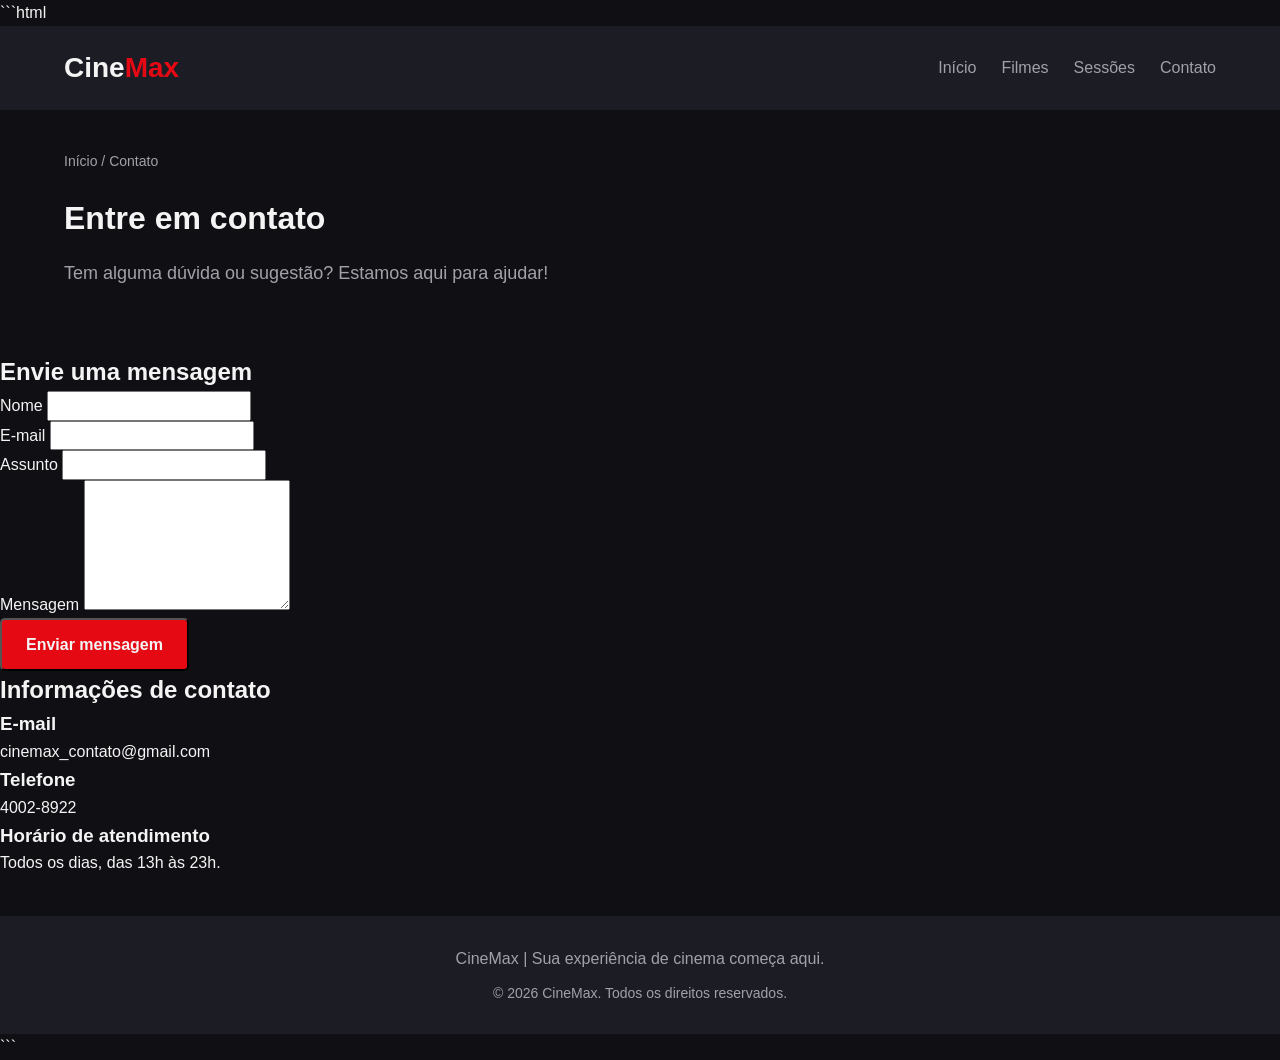
==== contato.html @ cc68456b "4002-8922" ====
```html
<!DOCTYPE html>
<html lang="pt-BR">

<head>
    <meta charset="UTF-8">
    <meta name="viewport" content="width=device-width, initial-scale=1.0">

    <meta name="description" content="Entre em contato com o CineMax para dúvidas, sugestões e informações.">

    <title>Contato | CineMax</title>

    <link rel="stylesheet" href="style.css">
</head>

<body>

    <!-- CABEÇALHO -->
    <header class="cabecalho">

        <a href="index.html" class="logo">Cine<span>Max</span></a>

        <nav class="menu">
            <a href="index.html">Início</a>
            <a href="filmes.html">Filmes</a>
            <a href="sessoes.html">Sessões</a>
            <a href="contato.html">Contato</a>
        </nav>

    </header>

    <main>

        <!-- APRESENTAÇÃO -->
        <section class="banner-filmes">

            <p class="breadcrumb">Início / Contato</p>

            <h1>Entre em contato</h1>

            <p class="subtitulo">
                Tem alguma dúvida ou sugestão? Estamos aqui para ajudar!
            </p>

        </section>

        <!-- CONTEÚDO DE CONTATO -->
        <section class="contato">

            <!-- FORMULÁRIO -->
            <div class="formulario-contato">

                <h2>Envie uma mensagem</h2>

                <form>

                    <div class="campo-contato">
                        <label for="nome">Nome</label>
                        <input type="text" id="nome" name="nome" required>
                    </div>

                    <div class="campo-contato">
                        <label for="email">E-mail</label>
                        <input type="email" id="email" name="email" required>
                    </div>

                    <div class="campo-contato">
                        <label for="assunto">Assunto</label>
                        <input type="text" id="assunto" name="assunto" required>
                    </div>

                    <div class="campo-contato">
                        <label for="mensagem">Mensagem</label>
                        <textarea id="mensagem" name="mensagem" rows="5" required></textarea>
                    </div>

                    <button type="submit" class="botao botao-principal">
                        Enviar mensagem
                    </button>

                </form>

            </div>

            <!-- INFORMAÇÕES -->
            <div class="informacoes-contato">

                <h2>Informações de contato</h2>

                <div class="item-contato">
                    <h3>E-mail</h3>
                    <p>cinemax_contato@gmail.com</p>
                </div>

                <div class="item-contato">
                    <h3>Telefone</h3>
                    <p>4002-8922</p>
                </div>

                <div class="item-contato">
                    <h3>Horário de atendimento</h3>
                    <p>Todos os dias, das 13h às 23h.</p>
                </div>

            </div>

        </section>

    </main>

    <!-- RODAPÉ -->
    <footer class="rodape">

        <p class="creditos">CineMax | Sua experiência de cinema começa aqui.</p>

        <p class="copyright">&copy; 2026 CineMax. Todos os direitos reservados.</p>

    </footer>

</body>
</html>
```
---- style.css ----
/*Estilos gerais*/
:root 
{
    --fundo: #101014;
    --card: #1C1C24;
    --vermelho: #E50914;
    --texto: #F4F4F5;
    --texto-secundario: #A1A1AA;
}

* 
{
    margin: 0;
    padding: 0;
    box-sizing: border-box;
}

body 
{
    background-color: var(--fundo);
    color: var(--texto);
    font-family: Arial, Helvetica, sans-serif;
    line-height: 1.6;
}

img 
{
    max-width: 100%;
    display: block;
}

a 
{
    text-decoration: none;
    color: inherit;
}

button, input, textarea, select 
{
    font: inherit;
}

a:focus-visible,
button:focus-visible,
input:focus-visible,
textarea:focus-visible,
select:focus-visible 
{
    outline: 2px solid var(--vermelho);
    outline-offset: 3px;
}

/* CABEÇALHO E NAVEGAÇÃO */
.cabecalho 
{
    display: flex;
    justify-content: space-between;
    align-items: center;
    padding: 20px 5%;
    background-color: var(--card);
}

.logo 
{
    font-size: 28px;
    font-weight: bold;
    color: var(--texto);
}

.logo span 
{
    color: var(--vermelho);
}

.menu 
{
    display: flex;
    gap: 25px;
}

.menu a 
{
    color: var(--texto-secundario);
    transition: color 0.3s;
}

.menu a:hover 
{
    color: var(--vermelho);
}

/* PÁGINA INICIAL */
.destaque 
{
    display: flex;
    align-items: center;
    padding: 60px 5%;
    background-color: transparent;
}

.destaque-conteudo 
{
    max-width: 600px;
}

.subtitulo 
{
    color: var(--texto-secundario);
    font-size: 18px;
    margin: 15px 0 25px;
}

.botoes 
{
    display: flex;
    gap: 15px;
}

.botao 
{
    display: inline-block;
    padding: 12px 24px;
    border-radius: 5px;
    font-weight: bold;
    transition: background-color 0.3s;
}

.botao-principal 
{
    background-color: var(--vermelho);
    color: var(--texto);
}

.botao-principal:hover 
{
    background-color: #b80710;
}

.botao-secundario 
{
    background-color: var(--card);
    color: var(--texto);
    border: 1px solid var(--texto-secundario);
}

.botao-secundario:hover 
{
    background-color: #303039;
}

/* SEÇÃO DE FILMES */
.secao-filmes 
{
    padding: 50px 5%;
}

.titulo-secao 
{
    font-size: 28px;
    margin-bottom: 30px;
}

.lista-filmes 
{
    display: grid;
    grid-template-columns: repeat(3, 1fr);
    gap: 25px;
}

.card-filme 
{
    background-color: var(--card);
    border-radius: 8px;
    overflow: hidden;
}

.card-filme img 
{
    width: 100%;
    height: 350px;
    object-fit: cover;
}

.informacoes-filme 
{
    padding: 20px;
}

.genero 
{
    display: inline-block;
    color: var(--texto-secundario);
    font-size: 14px;
    margin: 8px 0;
}

.botao-card 
{
    display: inline-block;
    background-color: var(--vermelho);
    color: var(--texto);
    padding: 10px 18px;
    border-radius: 5px;
    margin-top: 10px;
    transition: background-color 0.3s;
}

.botao-card:hover 
{
    background-color: #b80710;
}

/* PÁGINA DE FILMES */
.banner-filmes 
{
    padding: 40px 5%;
}

.banner-filmes h1 
{
    font-size: 32px;
    margin-bottom: 10px;
}

.breadcrumb 
{
    color: var(--texto-secundario);
    font-size: 14px;
    margin-bottom: 20px;
}

.breadcrumb a:hover 
{
    color: var(--vermelho);
}

/* DETALHES DO FILME */
.detalhes-filme 
{
    display: flex;
    gap: 40px;
    padding: 40px 5%;
    align-items: flex-start;
}

.detalhes-cartaz 
{
    width: 300px;
    flex-shrink: 0;
}

.detalhes-cartaz img 
{
    width: 100%;
    border-radius: 8px;
}

.detalhes-conteudo 
{
    flex: 1;
}

.informacoes-basicas 
{
    display: flex;
    flex-wrap: wrap;
    gap: 15px;
    margin: 20px 0;
    color: var(--texto-secundario);
}

/* PÁGINA DE SESSÕES */
.lista-sessoes 
{
    display: flex;
    flex-direction: column;
    gap: 20px;
    padding: 30px 5%;
}

.card-sessao 
{
    background-color: var(--card);
    padding: 25px;
    border-radius: 8px;
}

.info-sessao 
{
    margin-bottom: 15px;
}

.horarios 
{
    display: flex;
    flex-wrap: wrap;
    gap: 12px;
}

.horario 
{
    display: inline-block;
    padding: 8px 16px;
    background-color: var(--fundo);
    border: 1px solid var(--vermelho);
    border-radius: 5px;
    color: var(--texto);
    transition: background-color 0.3s;
}

.horario:hover 
{
    background-color: var(--vermelho);
}

.aviso-sessoes {
    color: var(--texto-secundario);
    margin-top: 20px;
    padding: 0 5%;
}

.chamada-sessoes 
{
    padding: 40px 5%;
    text-align: center;
}

/* RODAPÉ */
.rodape 
{
    background-color: var(--card);
    padding: 30px 5%;
    margin-top: 40px;
    text-align: center;
}

.creditos 
{
    color: var(--texto-secundario);
    margin-bottom: 10px;
}

.copyright 
{
    color: var(--texto-secundario);
    font-size: 14px;
}

/* RESPONSIVIDADE */
@media (max-width: 768px) 
{
    .cabecalho 
    {
        flex-direction: column;
        gap: 15px;
    }

    .menu 
    {
        flex-wrap: wrap;
        justify-content: center;
        gap: 15px;
    }

    .destaque 
    {
        padding: 40px 5%;
    }

    .botoes 
    {
        flex-wrap: wrap;
    }

    .lista-filmes 
    {
        grid-template-columns: 1fr;
    }

    .detalhes-filme 
    {
        flex-direction: column;
    }

    .detalhes-cartaz 
    {
        width: 100%;
        max-width: 300px;
    }

    .informacoes-basicas 
    {
        gap: 10px;
    }

    .card-sessao
    {
        padding: 20px;
    }

    .horarios
    {
        gap: 10px;
    }

    .horario
    {
        padding: 8px 12px;
    }

    .chamada-sessoes
    {
        padding: 30px 5%;
    }

    .compra-ingressos
    {
        padding: 25px 5%;
        margin: 20px auto;
    }

    .compra-ingressos h1
    {
        font-size: 26px;
    }

    .resumo-sessao,
    .form-ingressos,
    .resumo-total
    {
        padding: 20px;
    }
}

/* PÁGINA DE INGRESSOS */
.compra-ingressos
{
    max-width: 700px;
    margin: 40px auto;
    padding: 30px;
}

.compra-ingressos h1
{
    font-size: 32px;
    margin-bottom: 25px;
}

.resumo-sessao
{
    background-color: var(--card);
    padding: 25px;
    border-radius: 8px;
    margin-bottom: 25px;
}

.resumo-sessao h2
{
    font-size: 22px;
    margin-bottom: 15px;
}

.resumo-sessao p
{
    margin-bottom: 8px;
    color: var(--texto-secundario);
}

.resumo-sessao strong
{
    color: var(--texto);
}

.form-ingressos
{
    background-color: var(--card);
    padding: 25px;
    border-radius: 8px;
    margin-bottom: 25px;
}

.campo-ingresso
{
    display: flex;
    flex-direction: column;
    gap: 8px;
    margin-bottom: 20px;
}

.campo-ingresso label
{
    font-weight: bold;
}

.campo-ingresso select,
.campo-ingresso input
{
    width: 100%;
    padding: 12px;
    background-color: var(--fundo);
    color: var(--texto);
    border: 1px solid var(--texto-secundario);
    border-radius: 5px;
}

.campo-ingresso select
{
    cursor: pointer;
}

.resumo-total
{
    background-color: var(--card);
    padding: 25px;
    border-radius: 8px;
    text-align: center;
}

.resumo-total h2
{
    font-size: 22px;
    margin-bottom: 10px;
}

.resumo-total p
{
    color: var(--vermelho);
    font-size: 28px;
    font-weight: bold;
}
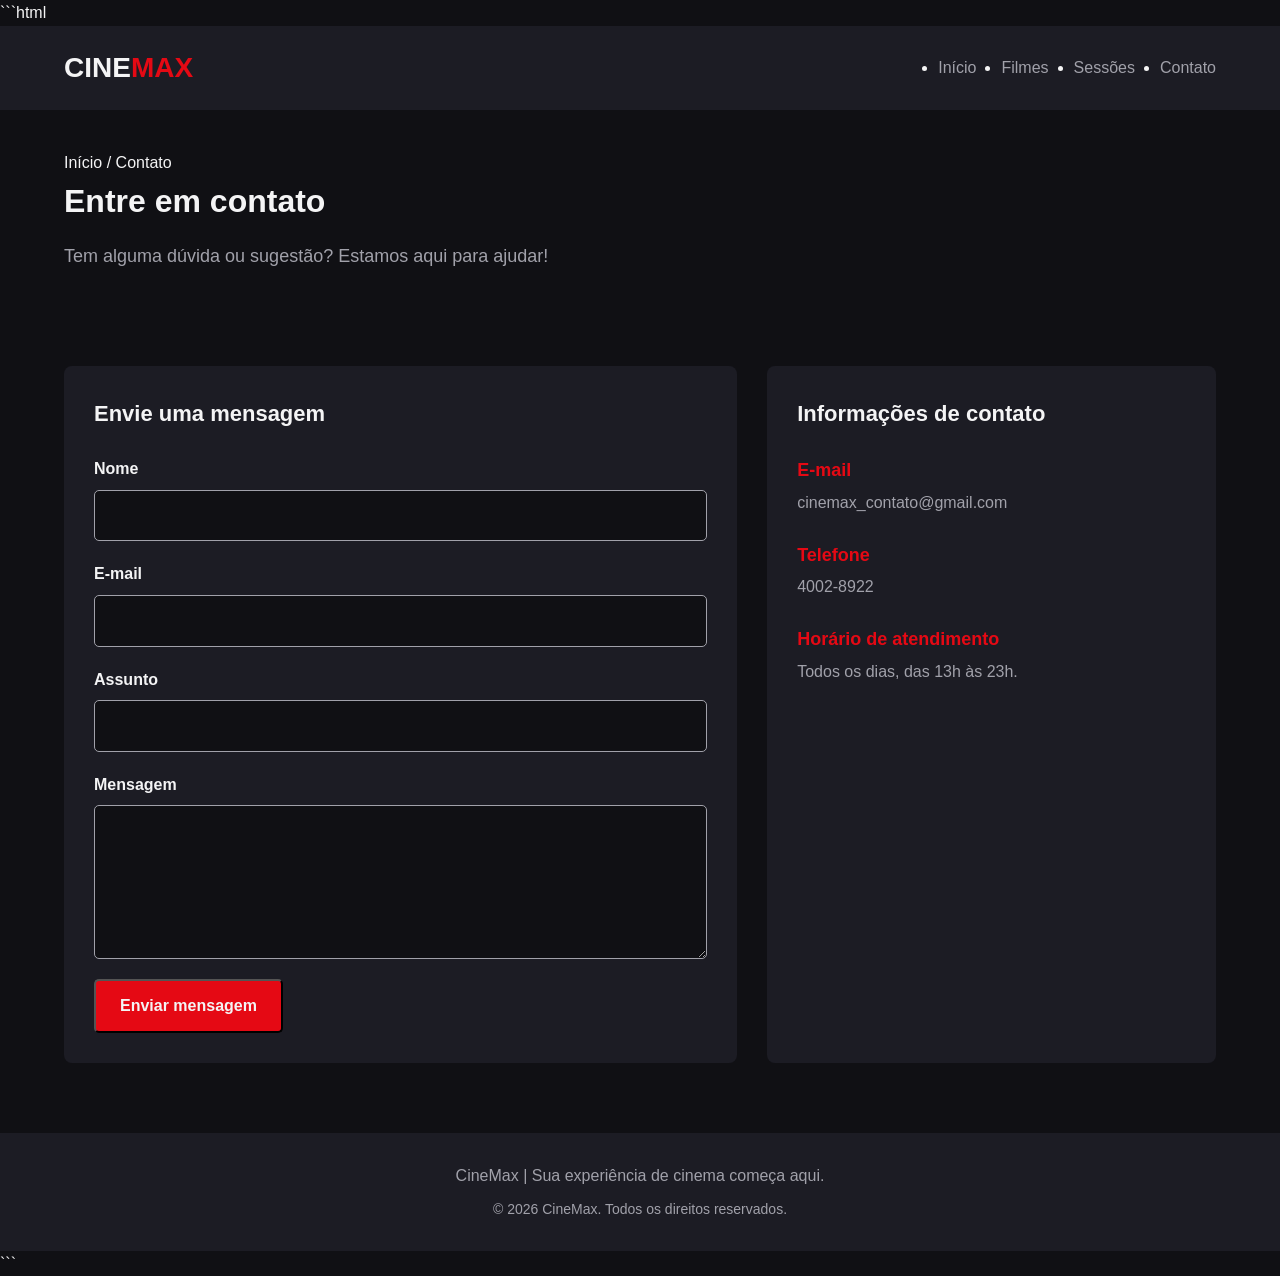
==== commit c8486e97: "Padroniza menus e ajusta navegação das páginas" ====
--- a/contato.html
+++ b/contato.html
@@ -17,16 +17,18 @@
 
     <!-- CABEÇALHO -->
     <header class="cabecalho">
+        <a href="index.html" class="logo">
+            CINE<span>MAX</span>
+        </a>
 
-        <a href="index.html" class="logo">Cine<span>Max</span></a>
-
-        <nav class="menu">
-            <a href="index.html">Início</a>
-            <a href="filmes.html">Filmes</a>
-            <a href="sessoes.html">Sessões</a>
-            <a href="contato.html">Contato</a>
-        </nav>
-
+        <nav aria-label="Menu principal">
+            <ul class="menu">
+                <li><a href="index.html">Início</a></li>
+                <li><a href="filmes.html">Filmes</a></li>
+                <li><a href="sessoes.html">Sessões</a></li>
+                <li><a href="contato.html" aria-current="page">Contato</a></li>
+            </ul>
+    </nav>
     </header>
 
     <main>
@@ -34,7 +36,7 @@
         <!-- APRESENTAÇÃO -->
         <section class="banner-filmes">
 
-            <p class="breadcrumb">Início / Contato</p>
+            <p class="                      ">Início / Contato</p>
 
             <h1>Entre em contato</h1>
 
--- a/style.css
+++ b/style.css
@@ -430,6 +430,19 @@
     {
         padding: 20px;
     }
+
+    .contato
+    {
+        grid-template-columns: 1fr;
+        gap: 20px;
+        padding: 20px 5%;
+    }
+
+    .formulario-contato,
+    .informacoes-contato
+    {
+        padding: 20px;
+    }
 }
 
 /* PÁGINA DE INGRESSOS */
@@ -527,4 +540,79 @@
     color: var(--vermelho);
     font-size: 28px;
     font-weight: bold;
+}
+
+/* PÁGINA DE CONTATO */
+.contato
+{
+    display: grid;
+    grid-template-columns: 1.5fr 1fr;
+    gap: 30px;
+    padding: 30px 5%;
+}
+
+.formulario-contato,
+.informacoes-contato
+{
+    background-color: var(--card);
+    padding: 30px;
+    border-radius: 8px;
+}
+
+.contato h2
+{
+    font-size: 22px;
+    margin-bottom: 25px;
+}
+
+.campo-contato
+{
+    display: flex;
+    flex-direction: column;
+    gap: 8px;
+    margin-bottom: 20px;
+}
+
+.campo-contato label
+{
+    font-weight: bold;
+}
+
+.campo-contato input,
+.campo-contato textarea
+{
+    width: 100%;
+    padding: 12px;
+    background-color: var(--fundo);
+    color: var(--texto);
+    border: 1px solid var(--texto-secundario);
+    border-radius: 5px;
+}
+
+.campo-contato textarea
+{
+    resize: vertical;
+}
+
+.campo-contato input:focus,
+.campo-contato textarea:focus
+{
+    border-color: var(--vermelho);
+}
+
+.item-contato
+{
+    margin-bottom: 25px;
+}
+
+.item-contato h3
+{
+    color: var(--vermelho);
+    font-size: 18px;
+    margin-bottom: 5px;
+}
+
+.item-contato p
+{
+    color: var(--texto-secundario);
 }
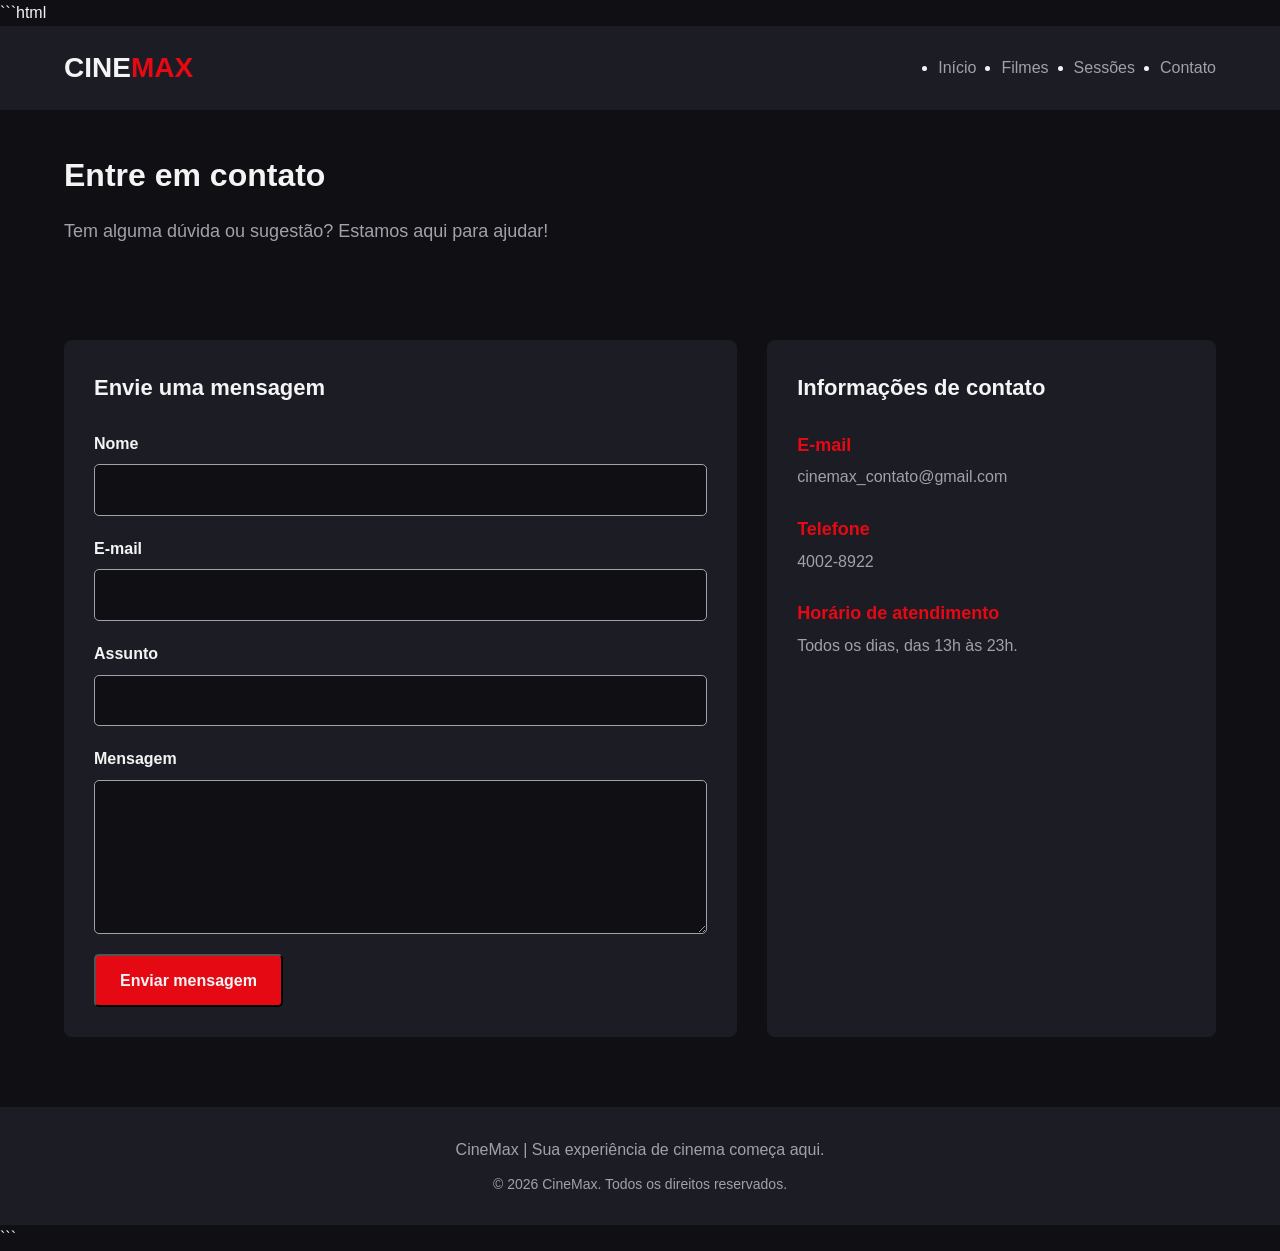
==== commit b783cdab: "Remove breadcrumb da página de contato" ====
--- a/contato.html
+++ b/contato.html
@@ -35,8 +35,6 @@
 
         <!-- APRESENTAÇÃO -->
         <section class="banner-filmes">
-
-            <p class="                      ">Início / Contato</p>
 
             <h1>Entre em contato</h1>
 
--- a/style.css
+++ b/style.css
@@ -222,18 +222,6 @@
     margin-bottom: 10px;
 }
 
-.breadcrumb 
-{
-    color: var(--texto-secundario);
-    font-size: 14px;
-    margin-bottom: 20px;
-}
-
-.breadcrumb a:hover 
-{
-    color: var(--vermelho);
-}
-
 /* DETALHES DO FILME */
 .detalhes-filme 
 {
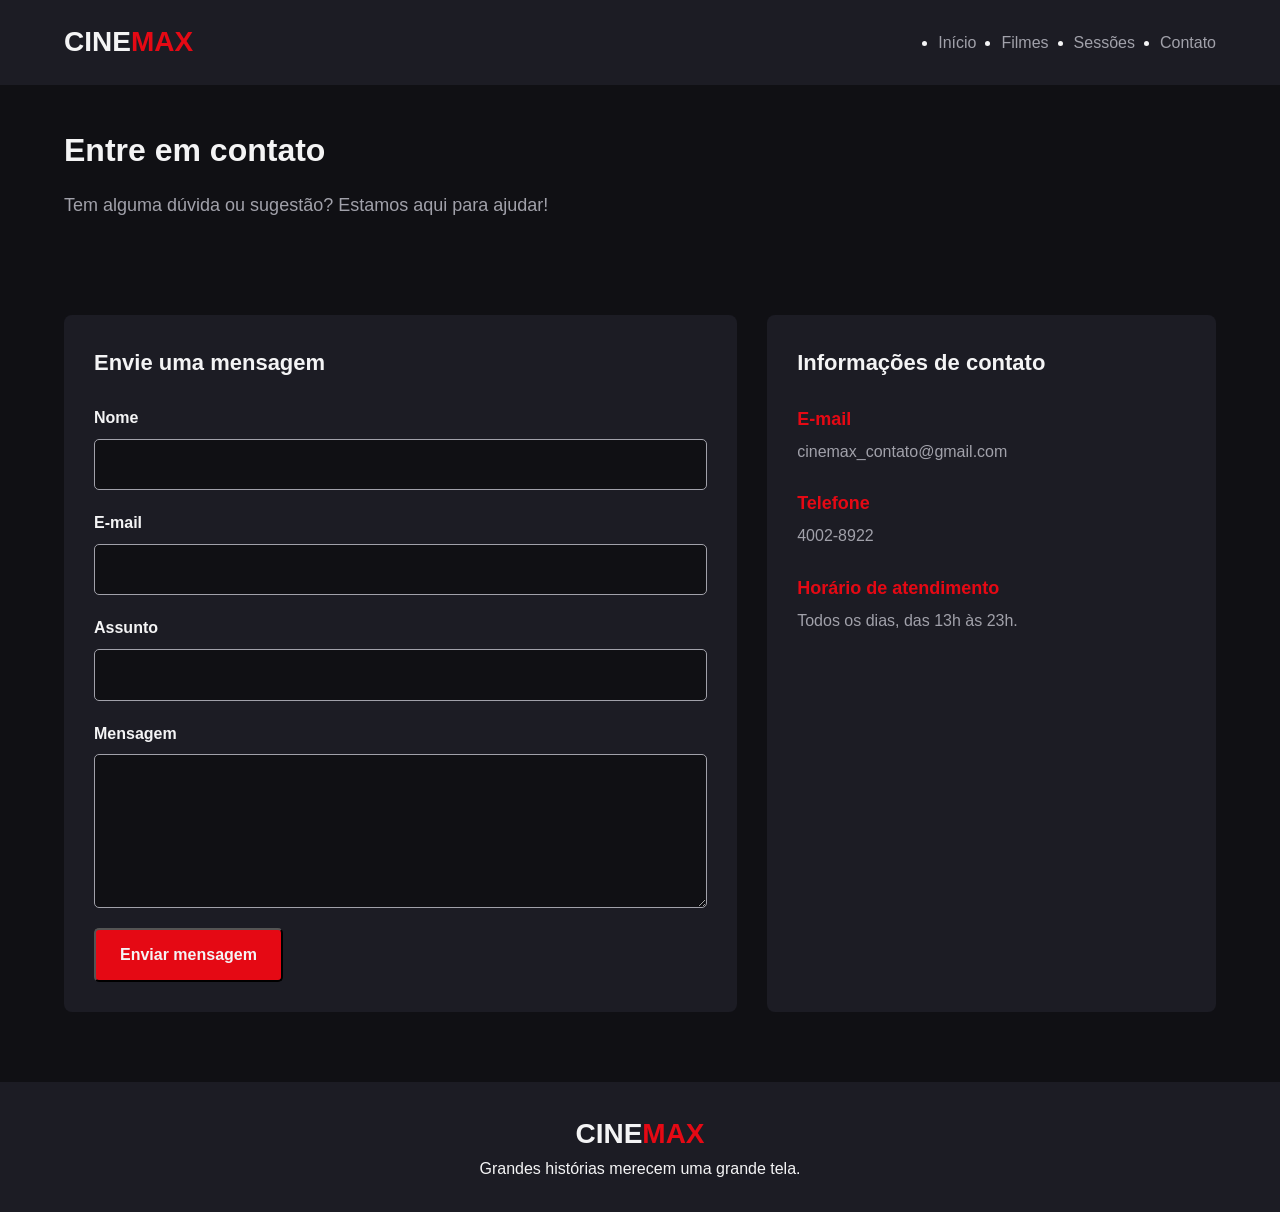
==== commit 40de4827: "Ajusta o rodapé das páginas" ====
--- a/contato.html
+++ b/contato.html
@@ -1,4 +1,3 @@
-```html
 <!DOCTYPE html>
 <html lang="pt-BR">
 
@@ -109,14 +108,13 @@
     </main>
 
     <!-- RODAPÉ -->
-    <footer class="rodape">
+     <footer class="rodape">
+        <a href="index.html" class="logo">
+            CINE<span>MAX</span>
+        </a>
 
-        <p class="creditos">CineMax | Sua experiência de cinema começa aqui.</p>
-
-        <p class="copyright">&copy; 2026 CineMax. Todos os direitos reservados.</p>
-
+        <p>Grandes histórias merecem uma grande tela.</p>
     </footer>
 
 </body>
-</html>
-```+</html>
